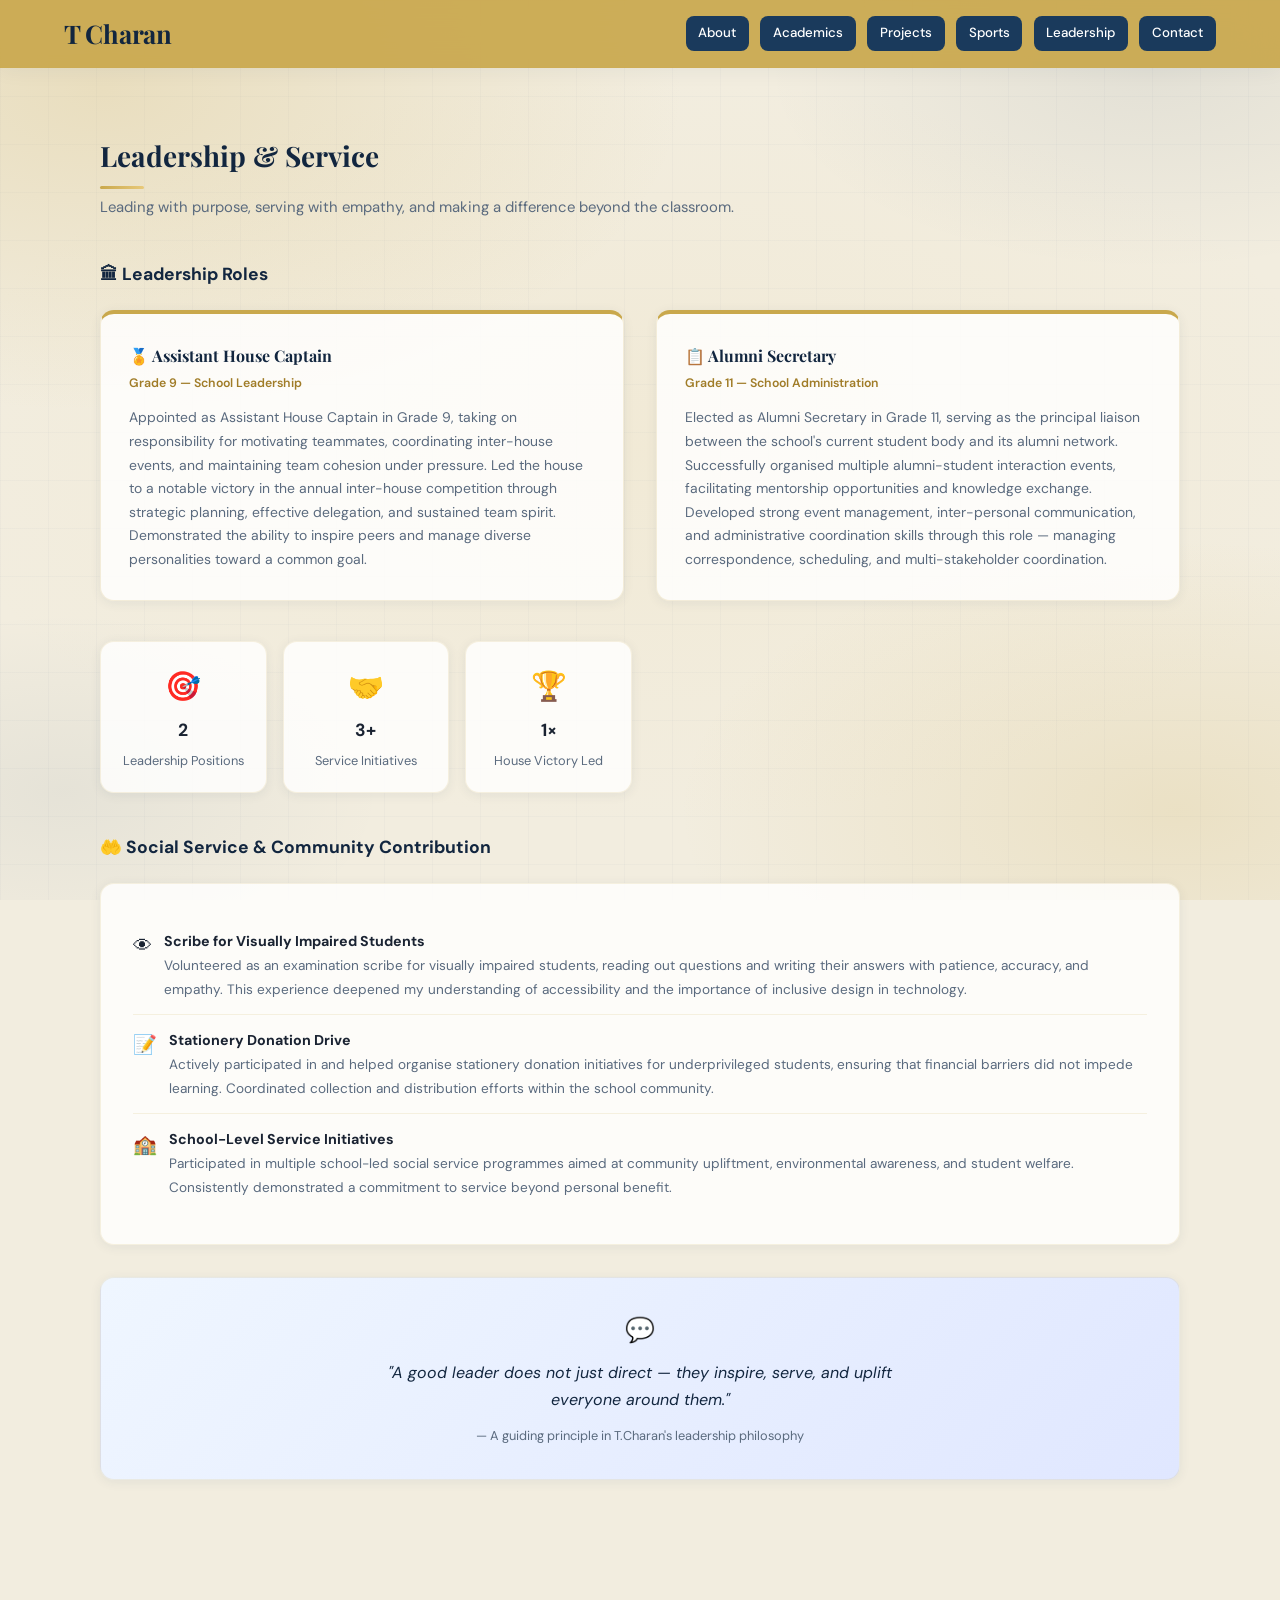
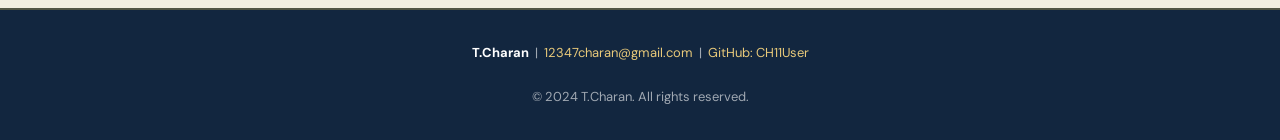
==== leadership.html @ 0fae73d8 "Add files via upload Web  Base Portfolio for college application" ====
<!DOCTYPE html>
<html lang="en">
<head>
  <!-- ============================================================
       leadership.html — Leadership & Service Page
       T Charan Portfolio | SUTD Application
  ============================================================ -->
  <meta charset="UTF-8" />
  <meta name="viewport" content="width=device-width, initial-scale=1.0" />
  <title>Leadership | T.Charan</title>
  <link rel="stylesheet" href="style.css" />
</head>
<body>

  <!-- ===== NAVIGATION ===== -->
  <nav>
    <div class="nav-logo">T <span>Charan</span></div>
    <ul class="nav-links">
      
      <li><a href="about.html">About</a></li>
      <li><a href="academics.html">Academics</a></li>
      <li><a href="projects.html">Projects</a></li>
      <li><a href="sports.html">Sports</a></li>
      <li><a href="leadership.html">Leadership</a></li>
      <li><a href="contact.html">Contact</a></li>
    </ul>
    <button class="hamburger" aria-label="Toggle navigation">
      <span></span><span></span><span></span>
    </button>
  </nav>

  <!-- ===== PAGE CONTENT ===== -->
  <div class="page-wrapper">
    <div class="container section">

      

      <!-- Page Title -->
      <h2 class="section-title">Leadership &amp; Service</h2>
      <p class="section-subtitle">Leading with purpose, serving with empathy, and making a difference beyond the classroom.</p>

      <!-- Leadership Roles -->
      <h3 style="margin-bottom:1.25rem;color:var(--secondary);">🏛 Leadership Roles</h3>
      <div class="leadership-grid" style="margin-bottom:2.5rem;">

        <div class="role-card">
          <h4>🏅 Assistant House Captain</h4>
          <div class="grade">Grade 9 — School Leadership</div>
          <p>
            Appointed as Assistant House Captain in Grade 9, taking on responsibility for motivating 
            teammates, coordinating inter-house events, and maintaining team cohesion under pressure. 
            Led the house to a notable victory in the annual inter-house competition through strategic 
            planning, effective delegation, and sustained team spirit. Demonstrated the ability to 
            inspire peers and manage diverse personalities toward a common goal.
          </p>
        </div>

        <div class="role-card">
          <h4>📋 Alumni Secretary</h4>
          <div class="grade">Grade 11 — School Administration</div>
          <p>
            Elected as Alumni Secretary in Grade 11, serving as the principal liaison between the school's 
            current student body and its alumni network. Successfully organised multiple alumni-student 
            interaction events, facilitating mentorship opportunities and knowledge exchange. Developed 
            strong event management, inter-personal communication, and administrative coordination skills 
            through this role — managing correspondence, scheduling, and multi-stakeholder coordination.
          </p>
        </div>

      </div>

      <!-- Impact Summary -->
      <div style="display:grid;grid-template-columns:repeat(auto-fill,minmax(160px,1fr));gap:1rem;margin-bottom:2.5rem;">
        <div class="card" style="text-align:center;padding:1.25rem;">
          <div style="font-size:1.8rem;">🎯</div>
          <div style="font-weight:700;font-size:1.1rem;margin:.3rem 0;">2</div>
          <div style="font-size:.8rem;color:var(--text-muted);">Leadership Positions</div>
        </div>
       
        <div class="card" style="text-align:center;padding:1.25rem;">
          <div style="font-size:1.8rem;">🤝</div>
          <div style="font-weight:700;font-size:1.1rem;margin:.3rem 0;">3+</div>
          <div style="font-size:.8rem;color:var(--text-muted);">Service Initiatives</div>
        </div>
        <div class="card" style="text-align:center;padding:1.25rem;">
          <div style="font-size:1.8rem;">🏆</div>
          <div style="font-weight:700;font-size:1.1rem;margin:.3rem 0;">1×</div>
          <div style="font-size:.8rem;color:var(--text-muted);">House Victory Led</div>
        </div>
      </div>

      <!-- Social Service -->
      <h3 style="margin-bottom:1.25rem;color:var(--secondary);">🤲 Social Service &amp; Community Contribution</h3>
      <div class="card" style="margin-bottom:2rem;">
        <ul class="service-list">
          <li>
            <span class="s-icon">👁</span>
            <div>
              <strong>Scribe for Visually Impaired Students</strong><br />
              <span style="font-size:.85rem;color:var(--text-muted);">
                Volunteered as an examination scribe for visually impaired students, reading out questions 
                and writing their answers with patience, accuracy, and empathy. This experience deepened 
                my understanding of accessibility and the importance of inclusive design in technology.
              </span>
            </div>
          </li>
          <li>
            <span class="s-icon">📝</span>
            <div>
              <strong>Stationery Donation Drive</strong><br />
              <span style="font-size:.85rem;color:var(--text-muted);">
                Actively participated in and helped organise stationery donation initiatives for 
                underprivileged students, ensuring that financial barriers did not impede learning. 
                Coordinated collection and distribution efforts within the school community.
              </span>
            </div>
          </li>
          <li>
            <span class="s-icon">🏫</span>
            <div>
              <strong>School-Level Service Initiatives</strong><br />
              <span style="font-size:.85rem;color:var(--text-muted);">
                Participated in multiple school-led social service programmes aimed at community upliftment, 
                environmental awareness, and student welfare. Consistently demonstrated a commitment to 
                service beyond personal benefit.
              </span>
            </div>
          </li>
        </ul>
      </div>

      <!-- Values Quote -->
      <div class="card" style="background:linear-gradient(135deg,#eff6ff,#e0e7ff);text-align:center;">
        <p style="font-size:1.5rem;margin-bottom:.5rem;">💬</p>
        <p style="font-style:italic;color:var(--secondary);font-size:1rem;max-width:560px;margin:0 auto;">
          "A good leader does not just direct — they inspire, serve, and uplift everyone around them."
        </p>
        <p style="font-size:.8rem;color:var(--text-muted);margin-top:.75rem;">— A guiding principle in T.Charan's leadership philosophy</p>
      </div>

    </div><!-- end container -->
  </div><!-- end page-wrapper -->

  <!-- ===== FOOTER ===== -->
  <footer>
    <strong>T.Charan</strong> &nbsp;|&nbsp;
    <a href="mailto:12347charan@gmail.com">12347charan@gmail.com</a> &nbsp;|&nbsp;
    <a href="https://github.com/CH11User" target="_blank">GitHub: CH11User</a>
    <br /><br />
    © 2024 T.Charan. All rights reserved.
  </footer>

  <script src="script.js"></script>
</body>
</html>
---- style.css ----
/* ============================================================
   style.css — T Charan Portfolio
   Professional theme for SUTD / International University Application
   Color Palette: Deep Navy · Warm Gold · Ivory White · Slate
   ============================================================ */

/* ---------- Google Font Import ---------- */
@import url('https://fonts.googleapis.com/css2?family=Playfair+Display:wght@600;700&family=DM+Sans:wght@300;400;500;600&display=swap');

/* ---------- CSS Variables ---------- */
:root {
  --primary:       #1a3a5c;
  --primary-light: #2e5f8a;
  --accent:        #c9a84c;
  --accent-light:  #e8c97a;
  --accent-muted:  #f5e8c0;
  --accent-deep:   #a07c28;
  --secondary:     #12263f;
  --surface:       #ffffff;
  --surface-2:     #f7f4ee;
  --surface-3:     #eef1f5;
  --text:          #1a2332;
  --text-muted:    #5a6a7e;
  --border:        #dde3ec;
  --border-gold:   rgba(201,168,76,0.30);
  --shadow-sm:     0 2px 12px rgba(26,58,92,0.07);
  --shadow-md:     0 8px 32px rgba(26,58,92,0.12);
  --shadow-lg:     0 20px 60px rgba(26,58,92,0.15);
  --radius:        14px;
  --transition:    .3s cubic-bezier(.4,0,.2,1);
  --nav-h:         68px;
}

/* ---------- Reset & Base ---------- */
*, *::before, *::after { box-sizing: border-box; margin: 0; padding: 0; }
html { scroll-behavior: smooth; }

body {
  font-family: 'DM Sans', 'Segoe UI', sans-serif;
  color: var(--text);
  min-height: 100vh;
  line-height: 1.7;
  font-size: 15px;

  /* Gold-merging ivory background — consistent across ALL pages */
  background-color: #f2eddf;
  background-image:
    /* Warm gold bloom — top left */
    radial-gradient(ellipse 70% 55% at 8% 10%,   rgba(201,168,76,0.22) 0%, transparent 65%),
    /* Soft gold bloom — bottom right */
    radial-gradient(ellipse 65% 50% at 92% 90%,  rgba(201,168,76,0.18) 0%, transparent 60%),
    /* Navy depth — top right */
    radial-gradient(ellipse 55% 40% at 90% 8%,   rgba(26,58,92,0.07)  0%, transparent 55%),
    /* Navy depth — bottom left */
    radial-gradient(ellipse 50% 40% at 5% 88%,   rgba(26,58,92,0.06)  0%, transparent 50%),
    /* Warm centre glow */
    radial-gradient(ellipse 80% 60% at 50% 50%,  rgba(232,201,122,0.09) 0%, transparent 70%),
    /* Subtle grid */
    linear-gradient(rgba(26,58,92,0.022) 1px, transparent 1px),
    linear-gradient(90deg, rgba(26,58,92,0.022) 1px, transparent 1px);
  background-size:
    100% 100%,
    100% 100%,
    100% 100%,
    100% 100%,
    100% 100%,
    48px 48px,
    48px 48px;
  background-attachment: fixed;
}

img { display: block; max-width: 100%; }
a { color: var(--primary); text-decoration: none; }
a:hover { text-decoration: underline; }

/* ---------- Page Fade-in ---------- */
.page-wrapper { animation: fadeSlide .45s ease forwards; }
@keyframes fadeSlide {
  from { opacity: 0; transform: translateY(16px); }
  to   { opacity: 1; transform: translateY(0); }
}

/* ============================================================
   NAVIGATION
   ============================================================ */
nav {
  position: sticky;
  top: 0;
  z-index: 1000;
  height: var(--nav-h);
  background: rgba(201,168,76,0.92);
  backdrop-filter: blur(20px);
  -webkit-backdrop-filter: blur(20px);
  border-bottom: 1px solid rgba(201,168,76,0.25);
  display: flex;
  align-items: center;
  justify-content: space-between;
  padding: 0 5%;
  box-shadow: 0 2px 20px rgba(26,58,92,0.06);
}

.nav-logo {
  font-family: 'Playfair Display', serif;
  font-size: 1.6rem;
  font-weight: 700;
  color: var(--secondary);
  letter-spacing: -.3px;
}
.nav-logo span { color: #12263f; }

.nav-links { list-style: none; display: flex; gap: .7rem; }
.nav-links a {
  display: block;
  padding: .4rem .8rem;
  border-radius: 8px;
  font-size: .83rem;
  font-weight: 500;
  color: #1a3a5c;
  transition: var(--transition);
}
.nav-links a {
  display: block;
  padding: .4rem .8rem;
  border-radius: 8px;
  font-size: .83rem;
  font-weight: 500;
  color: #fff;
  background: #1a3a5c;
  transition: var(--transition);
}
.nav-links a:hover,
.nav-links a.active {
  background: #12263f;
  color: #fff;
  text-decoration: none;
}

/* Hamburger */
.hamburger {
  display: none;
  flex-direction: column;
  gap: 5px;
  cursor: pointer;
  padding: 6px;
  border-radius: 8px;
  border: none;
  background: transparent;
}
.hamburger span {
  display: block;
  width: 24px; height: 2px;
  background: var(--secondary);
  border-radius: 2px;
  transition: var(--transition);
}
.hamburger.open span:nth-child(1) { transform: translateY(7px) rotate(45deg); }
.hamburger.open span:nth-child(2) { opacity: 0; }
.hamburger.open span:nth-child(3) { transform: translateY(-7px) rotate(-45deg); }

/* ============================================================
   LAYOUT
   ============================================================ */
.container { max-width: 1080px; margin: 0 auto; padding: 0 5%; }
.section { padding: 64px 0; }

.section-title {
  font-family: 'Playfair Display', serif;
  font-size: 1.75rem;
  font-weight: 700;
  color: var(--secondary);
  margin-bottom: .4rem;
  display: inline-block;
  position: relative;
}
.section-title::after {
  content: '';
  display: block;
  height: 3px;
  width: 44px;
  background: linear-gradient(90deg, var(--accent), var(--accent-light));
  border-radius: 2px;
  margin-top: 6px;
}
.section-subtitle {
  color: var(--text-muted);
  margin-bottom: 2.5rem;
  font-size: .93rem;
}

/* ============================================================
   CARDS — frosted glass over gold-ivory background
   ============================================================ */
.card {
  background: rgba(255,255,255,0.82);
  backdrop-filter: blur(8px);
  -webkit-backdrop-filter: blur(8px);
  border-radius: var(--radius);
  padding: 2rem;
  border: 1px solid rgba(201,168,76,0.15);
  box-shadow: var(--shadow-sm);
  transition: box-shadow var(--transition), transform var(--transition);
}
.card:hover {
  box-shadow: var(--shadow-md);
  transform: translateY(-4px);
}

/* ---------- Pill ---------- */
.pill {
  display: inline-block;
  padding: .22rem .7rem;
  border-radius: 999px;
  background: var(--accent-muted);
  color: var(--accent-deep);
  font-size: .76rem;
  font-weight: 600;
  border: 1px solid var(--border-gold);
}

/* ---------- Buttons ---------- */
.btn {
  display: inline-flex;
  align-items: center;
  gap: .5rem;
  padding: .65rem 1.4rem;
  border-radius: 10px;
  font-size: .88rem;
  font-weight: 600;
  cursor: pointer;
  transition: var(--transition);
  border: none;
  font-family: 'DM Sans', sans-serif;
}
.btn-primary {
  background: linear-gradient(135deg, #12263f, #1a3a5c);
  color: #fff;
  box-shadow: 0 4px 14px rgba(26,58,92,0.30);
}
.btn-primary:hover {
  background: linear-gradient(135deg, #0d1e30, #12263f);
  transform: translateY(-2px);
  box-shadow: 0 6px 20px rgba(26,58,92,0.38);
  text-decoration: none;
  color: #fff;
}
.btn-outline {
  background: rgba(255,255,255,0.80);
  color: var(--primary);
  border: 2px solid var(--border-gold);
}
.btn-outline:hover {
  background: var(--accent-muted);
  border-color: var(--accent);
  text-decoration: none;
  color: var(--accent-deep);
}

/* ---------- Back Button ---------- */
.back-btn {
  display: inline-flex;
  align-items: center;
  gap: .4rem;
  color: var(--text-muted);
  font-size: .83rem;
  font-weight: 500;
  padding: .4rem .9rem;
  border-radius: 8px;
  border: 1px solid rgba(201,168,76,0.30);
  background: rgba(255,255,255,0.75);
  margin-bottom: 1.5rem;
  cursor: pointer;
  transition: var(--transition);
  font-family: 'DM Sans', sans-serif;
}
.back-btn:hover {
  color: var(--primary);
  border-color: var(--accent);
  background: var(--accent-muted);
  text-decoration: none;
}

/* ============================================================
   HOME PAGE
   ============================================================ */
.hero {
  display: flex;
  align-items: center;
  justify-content: center;
  flex-direction: column;
  text-align: center;
  min-height: calc(100vh - var(--nav-h));
  padding: 4rem 5%;
  gap: 1.75rem;
}

.hero-photo {
  width: 158px; height: 158px;
  border-radius: 50%;
  border: 4px solid rgba(255,255,255,0.90);
  background: linear-gradient(135deg, #eef1f5, var(--accent-muted));
  display: flex;
  align-items: center;
  justify-content: center;
  font-size: .82rem;
  color: var(--primary);
  font-weight: 600;
  box-shadow: 0 0 0 6px rgba(201,168,76,0.22), var(--shadow-md);
  overflow: hidden;
  flex-shrink: 0;
  position: relative;
}
.hero-photo img { width: 100%; height: 100%; object-fit: cover; border-radius: 50%; }
.hero-photo .photo-label { position: absolute; font-size: .76rem; color: #6b7280; font-weight: 600; }

.hero-name {
  font-family: 'Playfair Display', serif;
  font-size: clamp(2.2rem, 6vw, 3.5rem);
  font-weight: 700;
  color: #1a3a5c;
  letter-spacing: -1px;
  line-height: 1.1;
}
.hero-tagline {
  font-size: .97rem;
  color: var(--text-muted);
  margin-top: .4rem;
}
.hero-cta {
  display: flex;
  gap: 1rem;
  flex-wrap: wrap;
  justify-content: center;
  margin-top: .25rem;
}

/* Quick Nav Cards */
.quick-nav {
  display: grid;
  grid-template-columns: repeat(auto-fill, minmax(155px, 1fr));
  gap: 1rem;
  padding: 0 5% 5rem;
  max-width: 1080px;
  margin: 0 auto;
}
.quick-card {
  background: rgba(255,255,255,0.78);
  backdrop-filter: blur(8px);
  -webkit-backdrop-filter: blur(8px);
  border-radius: var(--radius);
  padding: 1.5rem 1rem;
  text-align: center;
  border: 1px solid rgba(201,168,76,0.18);
  box-shadow: var(--shadow-sm);
  transition: var(--transition);
  cursor: pointer;
  text-decoration: none;
  display: block;
}
.quick-card:hover {
  border-color: var(--accent);
  background: rgba(255,255,255,0.95);
  box-shadow: var(--shadow-md);
  transform: translateY(-4px);
  text-decoration: none;
}
.quick-card .qc-icon { font-size: 2rem; margin-bottom: .5rem; }
.quick-card .qc-label { font-size: .83rem; font-weight: 600; color: var(--text); }

/* ============================================================
   ABOUT PAGE
   ============================================================ */
.about-grid {
  display: grid;
  grid-template-columns: 1fr 2fr;
  gap: 2.5rem;
  align-items: start;
}
.about-photo-side {
  display: flex;
  flex-direction: column;
  align-items: center;
  gap: 1rem;
}
.about-photo-box {
  width: 175px; height: 175px;
  border-radius: 50%;
  border: 4px solid rgba(255,255,255,0.90);
  background: linear-gradient(135deg, #eef1f5, var(--accent-muted));
  display: flex;
  align-items: center;
  justify-content: center;
  font-size: .82rem;
  color: var(--primary);
  font-weight: 600;
  box-shadow: 0 0 0 6px rgba(201,168,76,0.22), var(--shadow-md);
}
.info-list { list-style: none; width: 100%; }
.info-list li {
  display: flex;
  gap: .75rem;
  padding: .55rem 0;
  border-bottom: 1px solid rgba(201,168,76,0.18);
  font-size: .84rem;
}
.info-list li:last-child { border-bottom: none; }
.info-label { color: var(--text-muted); min-width: 68px; }
.info-value { font-weight: 500; }

/* ============================================================
   ACADEMICS PAGE
   ============================================================ */
.academics-hero {
  background: linear-gradient(135deg, rgba(255,255,255,0.75) 0%, rgba(245,232,192,0.65) 100%);
  border: 1px solid var(--border-gold);
  border-radius: var(--radius);
  padding: 2rem;
  margin-bottom: 2rem;
  display: flex;
  align-items: center;
  gap: 1.5rem;
  backdrop-filter: blur(8px);
  -webkit-backdrop-filter: blur(8px);
}
.grade-circle {
  width: 96px; height: 96px;
  border-radius: 50%;
  background: linear-gradient(135deg, #12263f, #1a3a5c);
  color: #fff;
  display: flex;
  flex-direction: column;
  align-items: center;
  justify-content: center;
  flex-shrink: 0;
  box-shadow: 0 8px 24px rgba(26,58,92,0.30);
}
.grade-circle .pct { font-size: 1.35rem; font-weight: 700; }
.grade-circle .lbl { font-size: .62rem; opacity: .85; }

.subjects-grid {
  display: grid;
  grid-template-columns: repeat(auto-fill, minmax(215px, 1fr));
  gap: 1rem;
}
.subject-card {
  background: rgba(255,255,255,0.80);
  backdrop-filter: blur(6px);
  -webkit-backdrop-filter: blur(6px);
  border-radius: var(--radius);
  padding: 1.35rem;
  border: 1px solid rgba(201,168,76,0.18);
  border-left: 4px solid var(--accent);
  box-shadow: var(--shadow-sm);
  transition: var(--transition);
}
.subject-card:hover { box-shadow: var(--shadow-md); transform: translateY(-3px); }
.subject-card h4 { font-size: .93rem; margin-bottom: .3rem; color: var(--secondary); }
.subject-card p  { font-size: .81rem; color: var(--text-muted); }

/* ============================================================
   SKILL BARS
   ============================================================ */
.skills-grid { display: grid; grid-template-columns: 1fr 1fr; gap: 2rem; }
.skill-item {
  margin-bottom: 1rem;
  background: rgba(255,255,255,0.75);
  backdrop-filter: blur(6px);
  -webkit-backdrop-filter: blur(6px);
  border: 1px solid rgba(201,168,76,0.25);
  border-radius: 12px;
  padding: 0.9rem 1.1rem;
  box-shadow: 0 2px 10px rgba(26,58,92,0.06);
  transition: box-shadow 0.3s ease, transform 0.3s ease;
}
.skill-item:hover {
  box-shadow: 0 6px 20px rgba(26,58,92,0.12);
  transform: translateY(-2px);
}
.skill-header {
  display: flex;
  justify-content: space-between;
  font-size: .84rem;
  font-weight: 500;
  margin-bottom: .4rem;
  color: var(--text);
}
.skill-track {
  height: 11px;
  background: rgba(201,168,76,0.15);
  border-radius: 99px;
  overflow: hidden;
}
.skill-fill {
  height: 100%;
  background: linear-gradient(90deg, #f5e8c0, #c9a84c, #2e5f8a, #1a3a5c);
  border-radius: 99px;
  width: 0;
  transition: width 1.2s cubic-bezier(.4,0,.2,1);
}

/* ============================================================
   PROJECTS PAGE
   ============================================================ */
.project-card {
  background: rgba(255,255,255,0.82);
  backdrop-filter: blur(8px);
  -webkit-backdrop-filter: blur(8px);
  border-radius: var(--radius);
  padding: 2rem;
  border: 1px solid rgba(201,168,76,0.15);
  box-shadow: var(--shadow-sm);
  transition: var(--transition);
}
.project-card:hover { box-shadow: var(--shadow-lg); transform: translateY(-4px); }
.project-card h3 {
  font-family: 'Playfair Display', serif;
  font-size: 1.2rem;
  margin-bottom: .7rem;
  color: var(--secondary);
}
.tech-stack { display: flex; flex-wrap: wrap; gap: .5rem; margin: 1rem 0; }
.learned-list { list-style: none; }
.learned-list li {
  padding: .33rem 0;
  border-bottom: 1px solid rgba(201,168,76,0.15);
  font-size: .87rem;
  display: flex;
  gap: .5rem;
  align-items: center;
  color: var(--text);
}
.learned-list li::before { content: '✓'; color: var(--accent); font-weight: 700; flex-shrink: 0; }
.learned-list li:last-child { border-bottom: none; }

/* ============================================================
   SPORTS PAGE
   ============================================================ */
.medals-grid {
  display: grid;
  grid-template-columns: repeat(auto-fill, minmax(195px, 1fr));
  gap: 1.25rem;
  margin-bottom: 2rem;
}
.medal-card {
  background: rgba(255,255,255,0.80);
  backdrop-filter: blur(6px);
  -webkit-backdrop-filter: blur(6px);
  border-radius: var(--radius);
  padding: 1.5rem;
  text-align: center;
  border: 1px solid rgba(201,168,76,0.18);
  box-shadow: var(--shadow-sm);
  transition: var(--transition);
}
.medal-card:hover { box-shadow: var(--shadow-md); transform: translateY(-4px); }
.medal-icon { font-size: 2.4rem; margin-bottom: .5rem; }
.medal-card h4 { font-size: .93rem; font-weight: 600; margin-bottom: .25rem; color: var(--secondary); }
.medal-card p  { font-size: .79rem; color: var(--text-muted); }

/* Stat boxes */
.stat-box {
  background: linear-gradient(135deg, #12263f, #1a3a5c);
  border-radius: var(--radius);
  padding: 1.5rem 1rem;
  text-align: center;
  color: #fff;
  box-shadow: 0 6px 20px rgba(26,58,92,0.28);
}
.stat-box .stat-num { font-size: 2rem; font-weight: 700; line-height: 1; color: var(--accent-light); }
.stat-box .stat-label { font-size: .73rem; opacity: .85; margin-top: .35rem; }

/* Timeline */
.timeline { position: relative; padding-left: 1.5rem; }
.timeline::before {
  content: '';
  position: absolute;
  left: 0; top: 0; bottom: 0;
  width: 2px;
  background: linear-gradient(to bottom, var(--accent-light), rgba(201,168,76,0.20));
}
.timeline-item { position: relative; padding-bottom: 1.5rem; font-size: .9rem; }
.timeline-item::before {
  content: '';
  position: absolute;
  left: -1.5rem; top: .4rem;
  width: 10px; height: 10px;
  border-radius: 50%;
  background: var(--accent);
  border: 2px solid #f2eddf;
  box-shadow: 0 0 0 2px var(--accent);
}
.timeline-item h4 { font-weight: 600; margin-bottom: .2rem; color: var(--secondary); }
.timeline-item p  { color: var(--text-muted); font-size: .83rem; }

/* Trait cards */
.trait-card {
  background: rgba(255,255,255,0.78);
  backdrop-filter: blur(6px);
  -webkit-backdrop-filter: blur(6px);
  border-radius: var(--radius);
  padding: 1.25rem;
  border: 1px solid rgba(201,168,76,0.18);
  text-align: center;
  font-size: .86rem;
  font-weight: 500;
  color: var(--text);
  box-shadow: var(--shadow-sm);
  transition: var(--transition);
}
.trait-card:hover { box-shadow: var(--shadow-md); transform: translateY(-3px); }
.trait-card .t-icon { font-size: 1.8rem; margin-bottom: .4rem; }

/* ============================================================
   LEADERSHIP PAGE
   ============================================================ */
.leadership-grid { display: grid; grid-template-columns: 1fr 1fr; gap: 2rem; }
.role-card {
  background: rgba(255,255,255,0.82);
  backdrop-filter: blur(8px);
  -webkit-backdrop-filter: blur(8px);
  border-radius: var(--radius);
  padding: 1.75rem;
  border: 1px solid rgba(201,168,76,0.18);
  border-top: 4px solid var(--accent);
  box-shadow: var(--shadow-sm);
  transition: var(--transition);
}
.role-card:hover { box-shadow: var(--shadow-md); transform: translateY(-3px); }
.role-card h4 {
  font-family: 'Playfair Display', serif;
  font-size: 1rem;
  margin-bottom: .25rem;
  color: var(--secondary);
}
.role-card .grade { font-size: .77rem; color: var(--accent-deep); font-weight: 600; margin-bottom: .75rem; }
.role-card p { font-size: .87rem; color: var(--text-muted); }

.service-list { list-style: none; }
.service-list li {
  display: flex;
  gap: .75rem;
  padding: .8rem 0;
  border-bottom: 1px solid rgba(201,168,76,0.15);
  font-size: .89rem;
  align-items: flex-start;
  color: var(--text);
}
.service-list li:last-child { border-bottom: none; }
.service-list .s-icon { font-size: 1.2rem; flex-shrink: 0; margin-top: .1rem; }

/* ============================================================
   CONTACT PAGE
   ============================================================ */
.contact-grid { display: grid; grid-template-columns: 1fr 1fr; gap: 2rem; }
.contact-card {
  background: rgba(255,255,255,0.82);
  backdrop-filter: blur(8px);
  -webkit-backdrop-filter: blur(8px);
  border-radius: var(--radius);
  padding: 1.75rem;
  border: 1px solid rgba(201,168,76,0.18);
  display: flex;
  align-items: center;
  gap: 1rem;
  box-shadow: var(--shadow-sm);
  transition: var(--transition);
}
.contact-card:hover { box-shadow: var(--shadow-md); transform: translateY(-3px); }
.contact-icon {
  width: 50px; height: 50px;
  border-radius: 12px;
  background: var(--accent-muted);
  border: 1px solid var(--border-gold);
  display: flex;
  align-items: center;
  justify-content: center;
  font-size: 1.3rem;
  flex-shrink: 0;
}
.contact-card .c-label { font-size: .76rem; color: var(--text-muted); margin-bottom: .2rem; }
.contact-card .c-value { font-size: .93rem; font-weight: 600; color: var(--text); word-break: break-all; }

/* ============================================================
   FOOTER
   ============================================================ */
footer {
  background: var(--secondary);
  color: rgba(255,255,255,.60);
  text-align: center;
  padding: 2rem 5%;
  font-size: .81rem;
  margin-top: 4rem;
  border-top: 2px solid rgba(201,168,76,0.35);
}
footer a { color: var(--accent-light); }
footer a:hover { color: var(--accent); }
footer strong { color: #fff; }

/* ============================================================
   FORM INPUTS
   ============================================================ */
.form-input, .form-textarea {
  width: 100%;
  padding: .7rem 1rem;
  border-radius: 10px;
  border: 1.5px solid rgba(201,168,76,0.30);
  font-family: 'DM Sans', sans-serif;
  font-size: .88rem;
  background: rgba(255,255,255,0.80);
  color: var(--text);
  outline: none;
  transition: border-color var(--transition), box-shadow var(--transition);
}
.form-input:focus, .form-textarea:focus {
  border-color: var(--accent);
  box-shadow: 0 0 0 3px rgba(201,168,76,0.15);
}
.form-textarea { resize: vertical; min-height: 130px; }
.form-label {
  display: block;
  font-size: .83rem;
  font-weight: 600;
  margin-bottom: .4rem;
  color: var(--text);
}
::placeholder { color: #94a3b8; }

/* ============================================================
   RESPONSIVE
   ============================================================ */
@media (max-width: 768px) {
  .nav-links {
    display: none;
    flex-direction: column;
    position: absolute;
    top: var(--nav-h);
    left: 0; right: 0;
    background: rgba(201,168,76,0.97);
    border-bottom: 1px solid var(--border-gold);
    padding: 1rem 5%;
    gap: .25rem;
    box-shadow: var(--shadow-md);
  }
  .nav-links.open { display: flex; }
  .hamburger { display: flex; }

  .about-grid { grid-template-columns: 1fr; }
  .about-photo-side { margin-bottom: 1rem; }
  .skills-grid { grid-template-columns: 1fr; }
  .leadership-grid { grid-template-columns: 1fr; }
  .contact-grid { grid-template-columns: 1fr; }
  .academics-hero { flex-direction: column; text-align: center; }
  .hero-name { font-size: 2.2rem; }
}

@media (max-width: 480px) {
  .quick-nav { grid-template-columns: repeat(2, 1fr); }
  .medals-grid { grid-template-columns: 1fr 1fr; }
}
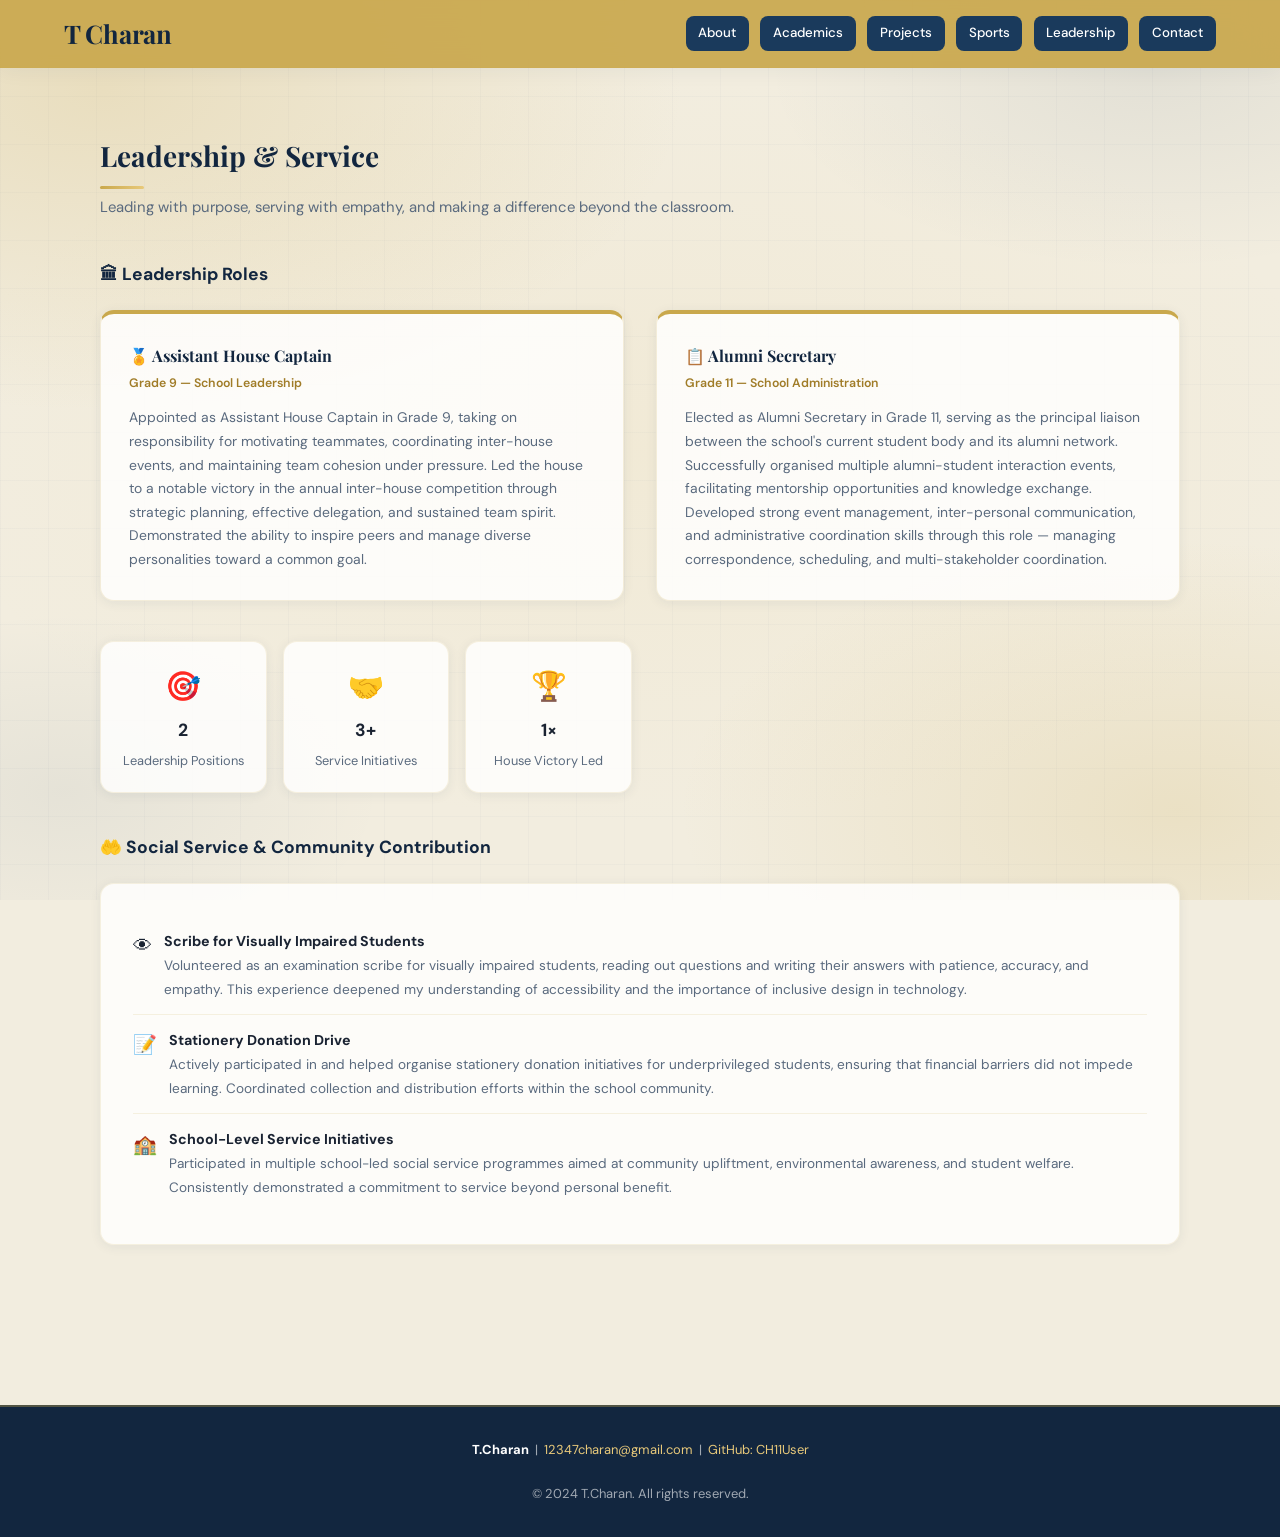
==== commit 7389fcdf: "Fix HTML formatting and structure in leadership.html" ====
--- a/leadership.html
+++ b/leadership.html
@@ -129,14 +129,6 @@
         </ul>
       </div>
 
-      <!-- Values Quote -->
-      <div class="card" style="background:linear-gradient(135deg,#eff6ff,#e0e7ff);text-align:center;">
-        <p style="font-size:1.5rem;margin-bottom:.5rem;">💬</p>
-        <p style="font-style:italic;color:var(--secondary);font-size:1rem;max-width:560px;margin:0 auto;">
-          "A good leader does not just direct — they inspire, serve, and uplift everyone around them."
-        </p>
-        <p style="font-size:.8rem;color:var(--text-muted);margin-top:.75rem;">— A guiding principle in T.Charan's leadership philosophy</p>
-      </div>
 
     </div><!-- end container -->
   </div><!-- end page-wrapper -->
@@ -152,4 +144,5 @@
 
   <script src="script.js"></script>
 </body>
-</html>+
+</html>
